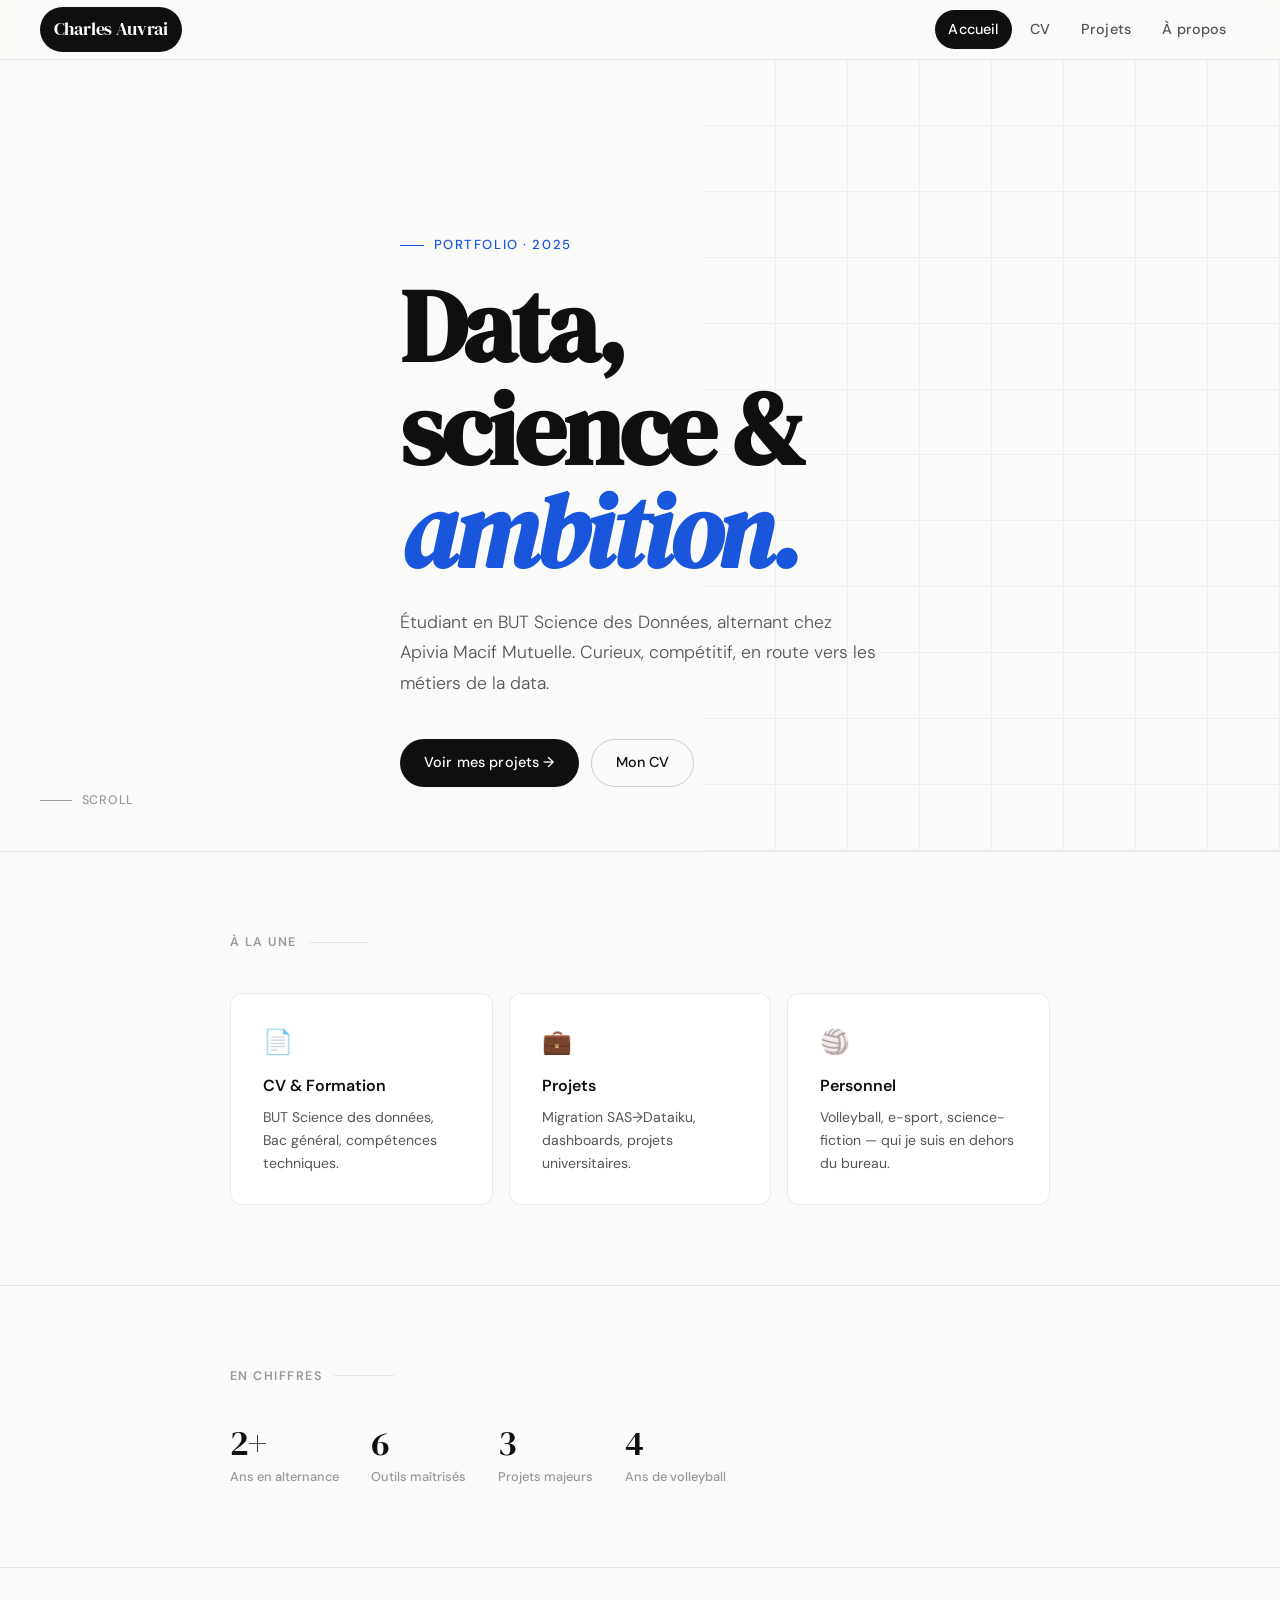
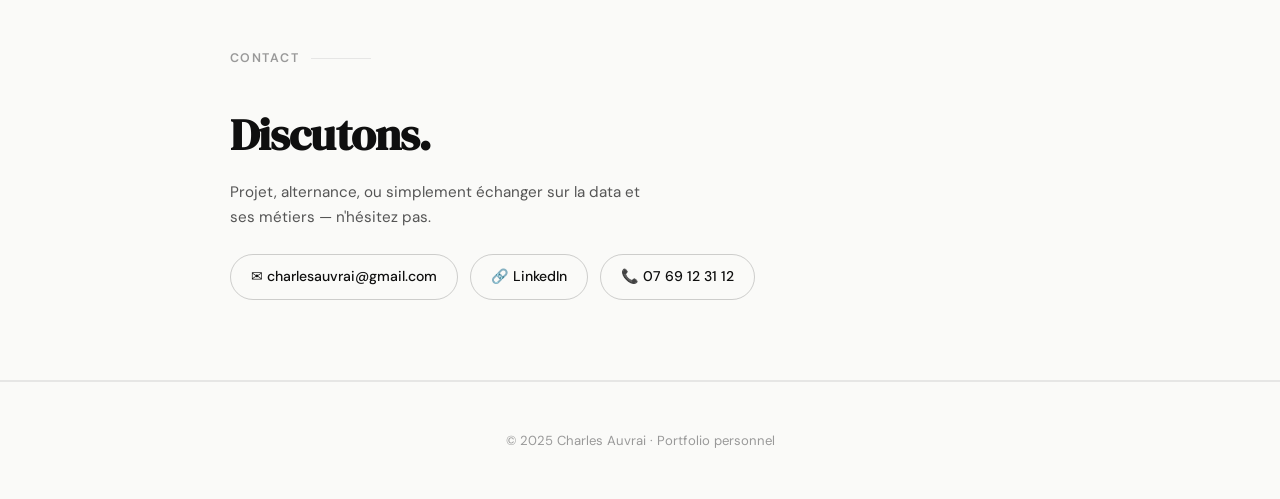
==== index.html @ cf6887c1 "Add files via upload" ====
<!DOCTYPE html>
<html lang="fr">
<head>
  <meta charset="UTF-8" />
  <meta name="viewport" content="width=device-width, initial-scale=1" />
  <title>Charles Auvrai — Portfolio</title>
  <link rel="stylesheet" href="style.css" />
</head>
<body>

<nav>
  <a href="index.html" class="nav-brand">Charles Auvrai</a>
  <div class="nav-links">
    <a href="index.html" class="active">Accueil</a>
    <a href="cv.html">CV</a>
    <a href="professionnel.html">Projets</a>
    <a href="personnel.html">À propos</a>
  </div>
</nav>

<div class="hero">
  <div class="hero-grid">
    <span></span><span></span><span></span><span></span><span></span><span></span><span></span><span></span>
    <span></span><span></span><span></span><span></span><span></span><span></span><span></span><span></span>
    <span></span><span></span><span></span><span></span><span></span><span></span><span></span><span></span>
    <span></span><span></span><span></span><span></span><span></span><span></span><span></span><span></span>
    <span></span><span></span><span></span><span></span><span></span><span></span><span></span><span></span>
    <span></span><span></span><span></span><span></span><span></span><span></span><span></span><span></span>
    <span></span><span></span><span></span><span></span><span></span><span></span><span></span><span></span>
    <span></span><span></span><span></span><span></span><span></span><span></span><span></span><span></span>
    <span></span><span></span><span></span><span></span><span></span><span></span><span></span><span></span>
    <span></span><span></span><span></span><span></span><span></span><span></span><span></span><span></span>
    <span></span><span></span><span></span><span></span><span></span><span></span><span></span><span></span>
    <span></span><span></span><span></span><span></span><span></span><span></span><span></span><span></span>
  </div>

  <!-- Photo flottante en haut à droite du hero -->
  <div class="hero-photo-wrap">
    <!--
      ════════════════════════════════════════════
      📸 PHOTO DE PROFIL — ACCUEIL
      Remplace "images/photo_profil.jpg" par le
      chemin de ta photo (ex: images/moi.jpg).
      Format idéal : portrait, 400×500 px minimum.
      ════════════════════════════════════════════
    -->
    <img
      src="images/photo_profil.png"
      alt="Charles Auvrai"
      class="hero-photo"
      onerror="this.parentElement.style.display='none'"
    />
  </div>

  <div class="container">
    <p class="hero-eyebrow">Portfolio · 2025</p>
    <h1>Data,<br>science &<br><em>ambition.</em></h1>
    <p class="hero-desc">Étudiant en BUT Science des Données, alternant chez Apivia Macif Mutuelle. Curieux, compétitif, en route vers les métiers de la data.</p>
    <div class="hero-actions">
      <a href="professionnel.html" class="btn btn-primary">Voir mes projets →</a>
      <a href="cv.html" class="btn btn-ghost">Mon CV</a>
    </div>
  </div>

  <div class="scroll-indicator" style="position:absolute;bottom:2.5rem;left:2.5rem;">
    <div class="scroll-line"></div>
    Scroll
  </div>
</div>

<style>
  .hero-photo-wrap {
    position: absolute;
    top: 50%;
    right: 6%;
    transform: translateY(-50%);
    z-index: 2;
  }

  .hero-photo {
    width: 260px;
    height: 340px;
    object-fit: cover;
    border-radius: 16px;
    box-shadow: 0 20px 60px rgba(0,0,0,0.18);
    display: block;
    /* Légère rotation pour un effet éditorial */
    transform: rotate(1.5deg);
    transition: transform 0.4s ease, box-shadow 0.4s ease;
  }

  .hero-photo:hover {
    transform: rotate(0deg) scale(1.02);
    box-shadow: 0 28px 70px rgba(0,0,0,0.22);
  }

  /* Sur mobile, la photo passe en dessous du texte */
  @media (max-width: 768px) {
    .hero-photo-wrap {
      position: static;
      transform: none;
      display: flex;
      justify-content: center;
      margin-top: 2rem;
    }
    .hero-photo {
      width: 160px;
      height: 210px;
    }
  }
</style>

<section class="block">
  <div class="container">
    <p class="section-label">À la une</p>
    <div class="card-grid cols-3" style="margin-top:1rem;">
      <a href="cv.html" class="card" style="text-decoration:none;color:inherit;">
        <div style="font-size:1.5rem;margin-bottom:0.75rem;">📄</div>
        <div style="font-weight:600;margin-bottom:0.4rem;">CV & Formation</div>
        <div style="font-size:0.88rem;color:var(--ink-soft);">BUT Science des données, Bac général, compétences techniques.</div>
      </a>
      <a href="professionnel.html" class="card" style="text-decoration:none;color:inherit;">
        <div style="font-size:1.5rem;margin-bottom:0.75rem;">💼</div>
        <div style="font-weight:600;margin-bottom:0.4rem;">Projets</div>
        <div style="font-size:0.88rem;color:var(--ink-soft);">Migration SAS→Dataiku, dashboards, projets universitaires.</div>
      </a>
      <a href="personnel.html" class="card" style="text-decoration:none;color:inherit;">
        <div style="font-size:1.5rem;margin-bottom:0.75rem;">🏐</div>
        <div style="font-weight:600;margin-bottom:0.4rem;">Personnel</div>
        <div style="font-size:0.88rem;color:var(--ink-soft);">Volleyball, e-sport, science-fiction — qui je suis en dehors du bureau.</div>
      </a>
    </div>
  </div>
</section>

<section class="block fade-up">
  <div class="container">
    <p class="section-label">En chiffres</p>
    <div class="stats-row">
      <div class="stat"><span class="stat-num">2+</span><span class="stat-label">Ans en alternance</span></div>
      <div class="stat"><span class="stat-num">6</span><span class="stat-label">Outils maîtrisés</span></div>
      <div class="stat"><span class="stat-num">3</span><span class="stat-label">Projets majeurs</span></div>
      <div class="stat"><span class="stat-num">4</span><span class="stat-label">Ans de volleyball</span></div>
    </div>
  </div>
</section>

<section class="block fade-up" id="contact">
  <div class="container">
    <p class="section-label">Contact</p>
    <h2 class="display">Discutons.</h2>
    <p style="color:var(--ink-soft);max-width:420px;font-size:0.95rem;">Projet, alternance, ou simplement échanger sur la data et ses métiers — n'hésitez pas.</p>
    <div class="contact-row">
      <span class="contact-link" style="cursor:default;">✉ charlesauvrai@gmail.com </span>
      <a href="https://linkedin.com/in/charles-auvrai-0b6b42292/" target="_blank" rel="noopener" class="contact-link">🔗 LinkedIn</a>
      <span class="contact-link" style="cursor:default;">📞 07 69 12 31 12</span>
    </div>
  </div>
</section>

<footer>© 2025 Charles Auvrai · Portfolio personnel</footer>

<script>
  const obs = new IntersectionObserver(entries => {
    entries.forEach(e => { if(e.isIntersecting) { e.target.classList.add('visible'); obs.unobserve(e.target); } });
  }, { threshold: 0.12 });
  document.querySelectorAll('.fade-up').forEach(el => obs.observe(el));

  const path = window.location.pathname.split('/').pop() || 'index.html';
  document.querySelectorAll('nav a').forEach(a => {
    a.classList.remove('active');
    if(a.getAttribute('href') === path) a.classList.add('active');
  });
</script>
</body>
</html>
---- style.css ----
@import url('https://fonts.googleapis.com/css2?family=DM+Sans:ital,opsz,wght@0,9..40,300;0,9..40,400;0,9..40,500;0,9..40,600;1,9..40,300&family=DM+Serif+Display:ital@0;1&display=swap');

:root {
  --ink: #0f0f0f;
  --ink-soft: #555;
  --ink-faint: #999;
  --surface: #fafaf8;
  --surface-card: #ffffff;
  --surface-hover: #f2f1ed;
  --border: rgba(0,0,0,0.08);
  --border-strong: rgba(0,0,0,0.18);
  --accent: #1a56db;
  --accent-soft: #e8effc;
  --accent-text: #1a3a8a;
  --nav-h: 60px;
  --font-sans: 'DM Sans', sans-serif;
  --font-serif: 'DM Serif Display', serif;
  --radius: 12px;
  --radius-sm: 8px;
  --transition: 0.22s cubic-bezier(0.4,0,0.2,1);
}

*, *::before, *::after { box-sizing: border-box; margin: 0; padding: 0; }

html { scroll-behavior: smooth; }

body {
  background: var(--surface);
  color: var(--ink);
  font-family: var(--font-sans);
  font-size: 16px;
  line-height: 1.65;
  padding-top: var(--nav-h);
}

/* ── NAV ── */
nav {
  position: fixed;
  top: 0; left: 0; right: 0;
  height: var(--nav-h);
  background: rgba(250,250,248,0.88);
  backdrop-filter: blur(14px);
  -webkit-backdrop-filter: blur(14px);
  border-bottom: 1px solid var(--border);
  z-index: 999;
  display: flex;
  align-items: center;
  justify-content: space-between;
  padding: 0 2.5rem;
}

.nav-brand {
  font-family: var(--font-serif);
  font-size: 1.15rem;
  color: var(--ink);
  text-decoration: none;
  letter-spacing: -0.01em;
}

.nav-links {
  display: flex;
  align-items: center;
  gap: 0.25rem;
}

nav a {
  font-size: 0.9rem;
  font-weight: 500;
  color: var(--ink-soft);
  text-decoration: none;
  padding: 0.45rem 0.85rem;
  border-radius: 999px;
  transition: background var(--transition), color var(--transition);
  letter-spacing: 0.01em;
}

nav a:hover, nav a.active {
  background: var(--ink);
  color: #fff;
}

/* ── HERO ── */
.hero {
  min-height: 88vh;
  display: flex;
  flex-direction: column;
  justify-content: flex-end;
  padding: 5rem 2.5rem 4rem;
  position: relative;
  overflow: hidden;
  border-bottom: 1px solid var(--border);
}

.hero-eyebrow {
  font-size: 0.82rem;
  font-weight: 500;
  letter-spacing: 0.12em;
  text-transform: uppercase;
  color: var(--accent);
  margin-bottom: 1.2rem;
  display: flex;
  align-items: center;
  gap: 0.6rem;
}

.hero-eyebrow::before {
  content: '';
  display: block;
  width: 24px;
  height: 1px;
  background: var(--accent);
}

.hero h1 {
  font-family: var(--font-serif);
  font-size: clamp(3rem, 8vw, 6.5rem);
  line-height: 1.0;
  letter-spacing: -0.03em;
  color: var(--ink);
  max-width: 800px;
  margin-bottom: 1.5rem;
}

.hero h1 em {
  font-style: italic;
  color: var(--accent);
}

.hero-desc {
  font-size: 1.1rem;
  color: var(--ink-soft);
  max-width: 480px;
  font-weight: 300;
  margin-bottom: 2.5rem;
  line-height: 1.75;
}

.hero-actions {
  display: flex;
  gap: 0.75rem;
  flex-wrap: wrap;
}

.btn {
  display: inline-flex;
  align-items: center;
  gap: 0.5rem;
  padding: 0.7rem 1.5rem;
  border-radius: 999px;
  font-size: 0.9rem;
  font-weight: 500;
  text-decoration: none;
  cursor: pointer;
  border: none;
  transition: all var(--transition);
  font-family: var(--font-sans);
  letter-spacing: 0.01em;
}

.btn-primary {
  background: var(--ink);
  color: #fff;
}
.btn-primary:hover {
  background: #222;
  transform: translateY(-1px);
}

.btn-ghost {
  background: transparent;
  color: var(--ink);
  border: 1px solid var(--border-strong);
}
.btn-ghost:hover {
  background: var(--ink);
  color: #fff;
  border-color: var(--ink);
}

.hero-grid {
  position: absolute;
  top: 0; right: 0;
  width: 45%;
  height: 100%;
  pointer-events: none;
  display: grid;
  grid-template-columns: repeat(8, 1fr);
  grid-template-rows: repeat(12, 1fr);
  opacity: 0.045;
}

.hero-grid span {
  border-right: 1px solid var(--ink);
  border-bottom: 1px solid var(--ink);
}

/* ── SECTIONS ── */
.container {
  max-width: 900px;
  margin: 0 auto;
  padding: 0 2.5rem;
}

.container-wide {
  max-width: 1100px;
  margin: 0 auto;
  padding: 0 2.5rem;
}

section.block {
  padding: 5rem 0;
  border-bottom: 1px solid var(--border);
}

.section-label {
  font-size: 0.78rem;
  font-weight: 600;
  letter-spacing: 0.12em;
  text-transform: uppercase;
  color: var(--ink-faint);
  margin-bottom: 2.5rem;
  display: flex;
  align-items: center;
  gap: 0.75rem;
}

.section-label::after {
  content: '';
  flex: 1;
  height: 1px;
  background: var(--border);
  max-width: 60px;
}

h2.display {
  font-family: var(--font-serif);
  font-size: clamp(1.8rem, 4vw, 2.8rem);
  line-height: 1.15;
  letter-spacing: -0.02em;
  margin-bottom: 1.2rem;
}

/* ── CARDS ── */
.card {
  background: var(--surface-card);
  border: 1px solid var(--border);
  border-radius: var(--radius);
  padding: 1.75rem 2rem;
  transition: border-color var(--transition), transform var(--transition);
}

.card:hover {
  border-color: var(--border-strong);
  transform: translateY(-2px);
}

.card-grid {
  display: grid;
  gap: 1rem;
}

.card-grid.cols-2 { grid-template-columns: repeat(auto-fit, minmax(300px, 1fr)); }
.card-grid.cols-3 { grid-template-columns: repeat(auto-fit, minmax(240px, 1fr)); }

/* ── SKILLS ── */
.skill-item {
  display: flex;
  flex-direction: column;
  gap: 0.5rem;
  padding: 1.25rem 0;
  border-bottom: 1px solid var(--border);
}

.skill-item:last-child { border-bottom: none; }

.skill-row {
  display: flex;
  justify-content: space-between;
  align-items: center;
}

.skill-name { font-weight: 500; font-size: 0.95rem; }

.skill-pct {
  font-size: 0.8rem;
  color: var(--ink-faint);
  font-weight: 500;
}

.skill-track {
  height: 3px;
  background: var(--border);
  border-radius: 99px;
  overflow: hidden;
}

.skill-fill {
  height: 100%;
  background: var(--ink);
  border-radius: 99px;
  width: 0;
  transition: width 1s cubic-bezier(0.4,0,0.2,1);
}

/* ── PROJECT CARD ── */
.project-card {
  background: var(--surface-card);
  border: 1px solid var(--border);
  border-radius: var(--radius);
  padding: 2rem;
  display: flex;
  flex-direction: column;
  gap: 0.9rem;
  transition: all var(--transition);
  cursor: default;
}

.project-card:hover {
  border-color: var(--ink);
  transform: translateY(-3px);
  box-shadow: 0 12px 32px rgba(0,0,0,0.07);
}

.project-tag {
  display: inline-flex;
  align-items: center;
  gap: 0.35rem;
  font-size: 0.75rem;
  font-weight: 600;
  letter-spacing: 0.05em;
  text-transform: uppercase;
  color: var(--accent-text);
  background: var(--accent-soft);
  padding: 0.25rem 0.7rem;
  border-radius: 999px;
  width: fit-content;
}

.project-title {
  font-size: 1.15rem;
  font-weight: 600;
  letter-spacing: -0.01em;
  line-height: 1.3;
}

.project-desc {
  font-size: 0.93rem;
  color: var(--ink-soft);
  line-height: 1.65;
}

.project-link {
  font-size: 0.85rem;
  font-weight: 500;
  color: var(--accent);
  text-decoration: none;
  display: inline-flex;
  align-items: center;
  gap: 0.3rem;
  margin-top: auto;
  padding-top: 0.5rem;
}

.project-link:hover { text-decoration: underline; }

/* ── TIMELINE ── */
.timeline {
  position: relative;
  padding-left: 1.5rem;
}

.timeline::before {
  content: '';
  position: absolute;
  left: 0; top: 8px; bottom: 0;
  width: 1px;
  background: var(--border);
}

.timeline-item {
  position: relative;
  padding-bottom: 2.5rem;
  padding-left: 1.5rem;
}

.timeline-item:last-child { padding-bottom: 0; }

.timeline-item::before {
  content: '';
  position: absolute;
  left: -1.52rem;
  top: 8px;
  width: 8px; height: 8px;
  border-radius: 50%;
  background: var(--ink);
  border: 2px solid var(--surface);
  outline: 1px solid var(--border-strong);
}

.timeline-date {
  font-size: 0.78rem;
  color: var(--ink-faint);
  font-weight: 500;
  letter-spacing: 0.04em;
  margin-bottom: 0.3rem;
}

.timeline-title {
  font-weight: 600;
  font-size: 1rem;
  margin-bottom: 0.25rem;
}

.timeline-sub {
  font-size: 0.9rem;
  color: var(--ink-soft);
}

/* ── CONTACT ── */
.contact-row {
  display: flex;
  gap: 0.75rem;
  flex-wrap: wrap;
  margin-top: 1.5rem;
}

.contact-link {
  display: inline-flex;
  align-items: center;
  gap: 0.5rem;
  padding: 0.65rem 1.25rem;
  border-radius: 999px;
  border: 1px solid var(--border-strong);
  font-size: 0.88rem;
  font-weight: 500;
  text-decoration: none;
  color: var(--ink);
  transition: all var(--transition);
}

.contact-link:hover {
  background: var(--ink);
  color: #fff;
  border-color: var(--ink);
}

/* ── PERSONAL BOX ── */
.perso-section {
  display: flex;
  flex-direction: column;
  gap: 1rem;
}

.accordion {
  border: 1px solid var(--border);
  border-radius: var(--radius);
  overflow: hidden;
  background: var(--surface-card);
}

.accordion-header {
  display: flex;
  justify-content: space-between;
  align-items: center;
  padding: 1.25rem 1.75rem;
  cursor: pointer;
  font-weight: 500;
  font-size: 1rem;
  transition: background var(--transition);
  user-select: none;
}

.accordion-header:hover { background: var(--surface-hover); }

.accordion-arrow {
  font-size: 1rem;
  color: var(--ink-faint);
  transition: transform var(--transition);
}

.accordion.open .accordion-arrow { transform: rotate(180deg); }

.accordion-body {
  padding: 0 1.75rem;
  max-height: 0;
  overflow: hidden;
  transition: max-height 0.45s cubic-bezier(0.4,0,0.2,1), padding 0.3s;
  font-size: 0.93rem;
  color: var(--ink-soft);
  line-height: 1.75;
}

.accordion.open .accordion-body {
  padding: 0 1.75rem 1.5rem;
  max-height: 2000px;
}

/* ── HOBBY TAGS ── */
.tag-list {
  display: flex;
  flex-wrap: wrap;
  gap: 0.5rem;
  margin-top: 1rem;
}

.tag {
  padding: 0.35rem 0.9rem;
  border-radius: 999px;
  border: 1px solid var(--border-strong);
  font-size: 0.82rem;
  font-weight: 500;
  color: var(--ink-soft);
  background: var(--surface-card);
}

/* ── STAT PILLS ── */
.stats-row {
  display: flex;
  gap: 2rem;
  flex-wrap: wrap;
  margin-top: 1rem;
}

.stat { display: flex; flex-direction: column; }
.stat-num {
  font-family: var(--font-serif);
  font-size: 2.2rem;
  line-height: 1;
  letter-spacing: -0.03em;
}
.stat-label { font-size: 0.8rem; color: var(--ink-faint); font-weight: 500; margin-top: 0.3rem; }

/* ── FOOTER ── */
footer {
  text-align: center;
  padding: 3rem 1rem;
  font-size: 0.82rem;
  color: var(--ink-faint);
  border-top: 1px solid var(--border);
}

/* ── ANIMATIONS ── */
.fade-up {
  opacity: 0;
  transform: translateY(24px);
  transition: opacity 0.6s ease, transform 0.6s ease;
}
.fade-up.visible {
  opacity: 1;
  transform: translateY(0);
}

/* ── SCROLL INDICATOR ── */
.scroll-indicator {
  position: absolute;
  bottom: 2.5rem;
  left: 2.5rem;
  display: flex;
  align-items: center;
  gap: 0.6rem;
  font-size: 0.78rem;
  color: var(--ink-faint);
  font-weight: 500;
  letter-spacing: 0.06em;
  text-transform: uppercase;
}

.scroll-line {
  width: 32px;
  height: 1px;
  background: var(--ink-faint);
  position: relative;
  overflow: hidden;
}

.scroll-line::after {
  content: '';
  position: absolute;
  left: -100%;
  width: 100%;
  height: 100%;
  background: var(--ink);
  animation: slide 1.6s ease infinite;
}

@keyframes slide {
  0% { left: -100%; }
  100% { left: 100%; }
}

/* ── RESPONSIVE ── */
@media (max-width: 640px) {
  nav { padding: 0 1rem; }
  .nav-brand { display: none; }
  .hero { padding: 4rem 1.25rem 3rem; min-height: 75vh; }
  .hero-grid { display: none; }
  .container, .container-wide { padding: 0 1.25rem; }
  .stats-row { gap: 1.2rem; }
  section.block { padding: 3rem 0; }
}
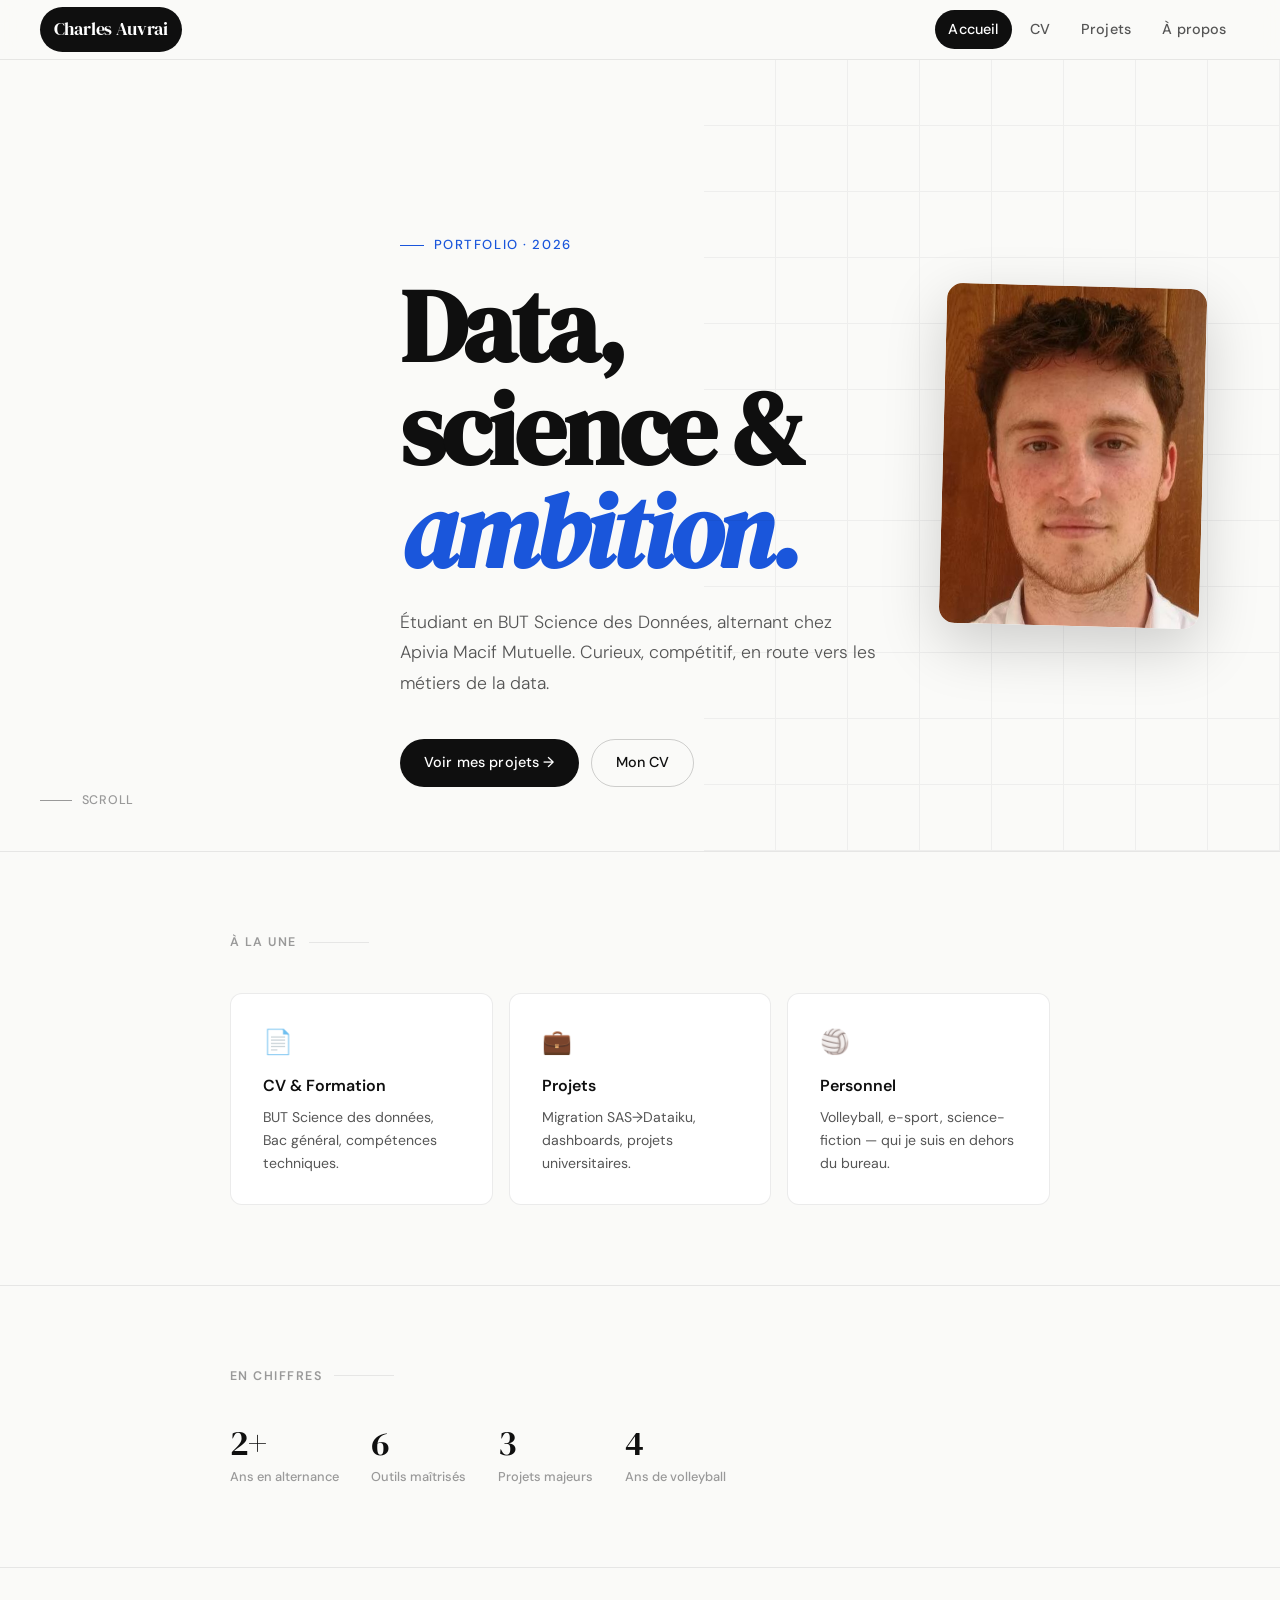
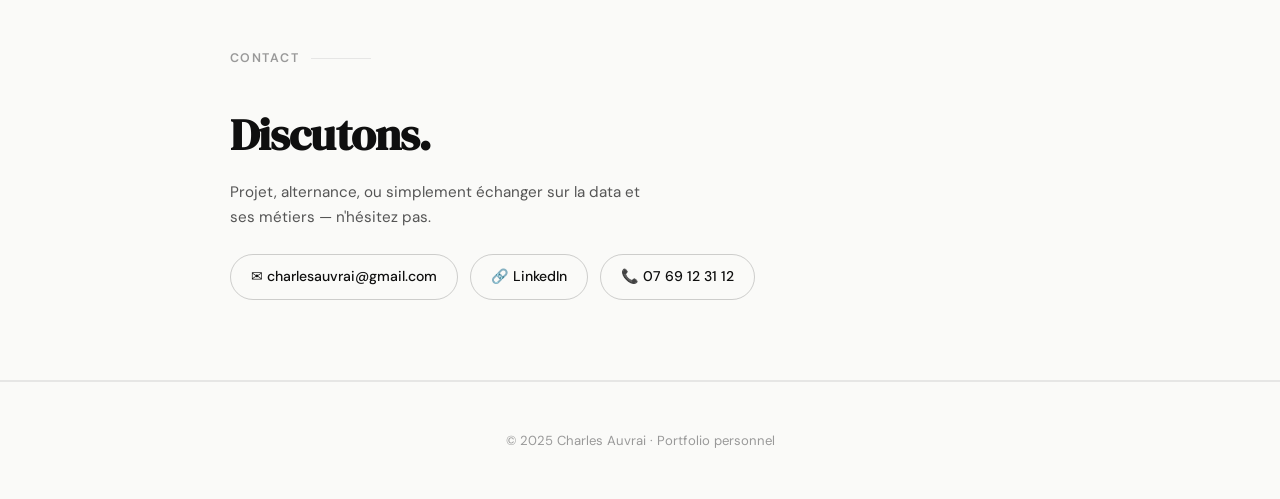
==== commit 4d60f5b3: "Add files via upload" ====
--- a/index.html
+++ b/index.html
@@ -53,7 +53,7 @@
   </div>
 
   <div class="container">
-    <p class="hero-eyebrow">Portfolio · 2025</p>
+    <p class="hero-eyebrow">Portfolio · 2026</p>
     <h1>Data,<br>science &<br><em>ambition.</em></h1>
     <p class="hero-desc">Étudiant en BUT Science des Données, alternant chez Apivia Macif Mutuelle. Curieux, compétitif, en route vers les métiers de la data.</p>
     <div class="hero-actions">
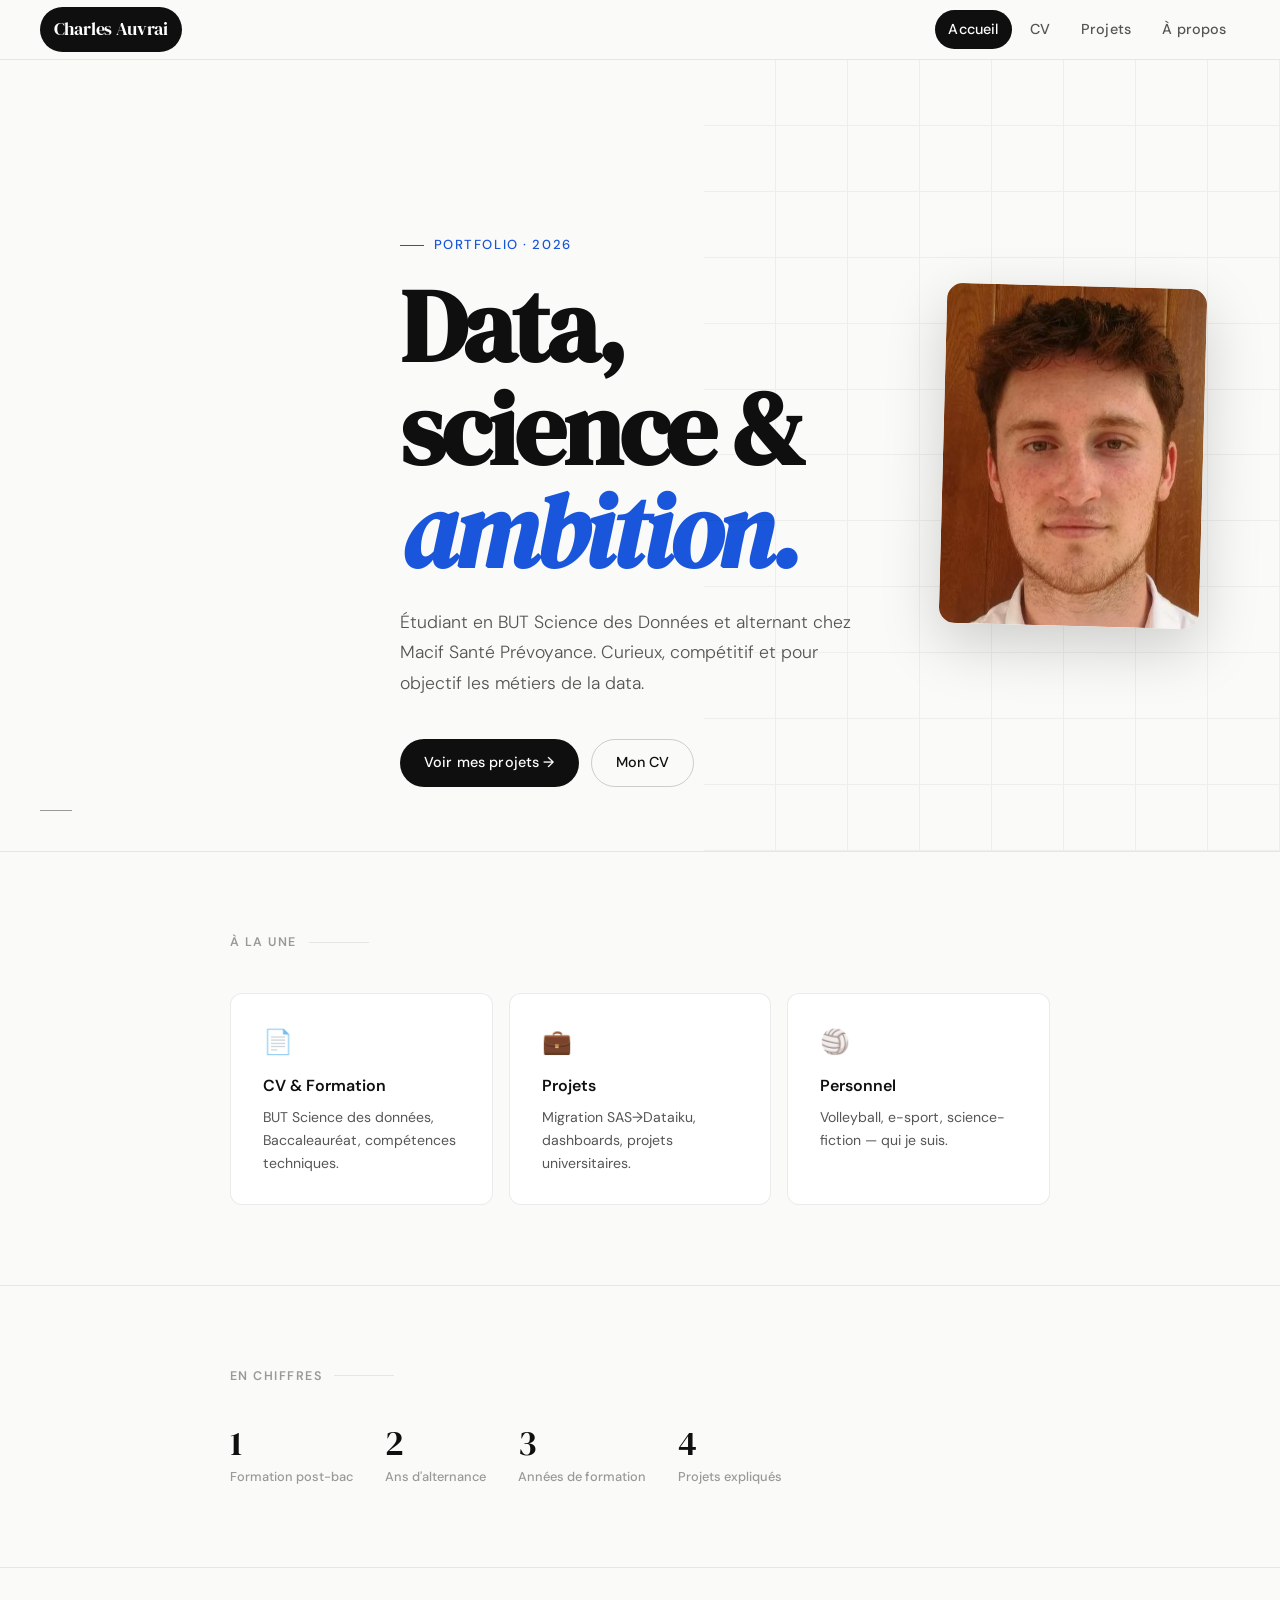
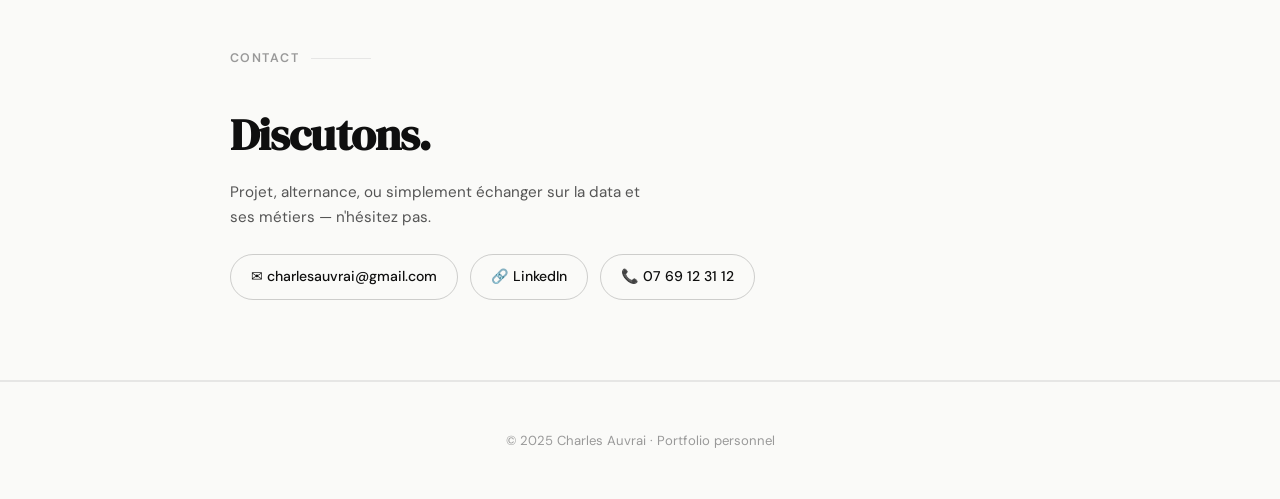
==== commit 3cd9e877: "Add files via upload" ====
--- a/index.html
+++ b/index.html
@@ -34,6 +34,8 @@
     <span></span><span></span><span></span><span></span><span></span><span></span><span></span><span></span>
   </div>
 
+  
+
   <!-- Photo flottante en haut à droite du hero -->
   <div class="hero-photo-wrap">
     <!--
@@ -45,7 +47,7 @@
       ════════════════════════════════════════════
     -->
     <img
-      src="images/photo_profil.png"
+      src="./images/photo_profil.png"
       alt="Charles Auvrai"
       class="hero-photo"
       onerror="this.parentElement.style.display='none'"
@@ -55,7 +57,7 @@
   <div class="container">
     <p class="hero-eyebrow">Portfolio · 2026</p>
     <h1>Data,<br>science &<br><em>ambition.</em></h1>
-    <p class="hero-desc">Étudiant en BUT Science des Données, alternant chez Apivia Macif Mutuelle. Curieux, compétitif, en route vers les métiers de la data.</p>
+    <p class="hero-desc">Étudiant en BUT Science des Données et alternant chez  Macif Santé Prévoyance. Curieux, compétitif et pour objectif les métiers de la data.</p>
     <div class="hero-actions">
       <a href="professionnel.html" class="btn btn-primary">Voir mes projets →</a>
       <a href="cv.html" class="btn btn-ghost">Mon CV</a>
@@ -64,7 +66,6 @@
 
   <div class="scroll-indicator" style="position:absolute;bottom:2.5rem;left:2.5rem;">
     <div class="scroll-line"></div>
-    Scroll
   </div>
 </div>
 
@@ -117,7 +118,7 @@
       <a href="cv.html" class="card" style="text-decoration:none;color:inherit;">
         <div style="font-size:1.5rem;margin-bottom:0.75rem;">📄</div>
         <div style="font-weight:600;margin-bottom:0.4rem;">CV & Formation</div>
-        <div style="font-size:0.88rem;color:var(--ink-soft);">BUT Science des données, Bac général, compétences techniques.</div>
+        <div style="font-size:0.88rem;color:var(--ink-soft);">BUT Science des données, Baccaleauréat, compétences techniques.</div>
       </a>
       <a href="professionnel.html" class="card" style="text-decoration:none;color:inherit;">
         <div style="font-size:1.5rem;margin-bottom:0.75rem;">💼</div>
@@ -127,7 +128,7 @@
       <a href="personnel.html" class="card" style="text-decoration:none;color:inherit;">
         <div style="font-size:1.5rem;margin-bottom:0.75rem;">🏐</div>
         <div style="font-weight:600;margin-bottom:0.4rem;">Personnel</div>
-        <div style="font-size:0.88rem;color:var(--ink-soft);">Volleyball, e-sport, science-fiction — qui je suis en dehors du bureau.</div>
+        <div style="font-size:0.88rem;color:var(--ink-soft);">Volleyball, e-sport, science-fiction — qui je suis.</div>
       </a>
     </div>
   </div>
@@ -137,10 +138,10 @@
   <div class="container">
     <p class="section-label">En chiffres</p>
     <div class="stats-row">
-      <div class="stat"><span class="stat-num">2+</span><span class="stat-label">Ans en alternance</span></div>
-      <div class="stat"><span class="stat-num">6</span><span class="stat-label">Outils maîtrisés</span></div>
-      <div class="stat"><span class="stat-num">3</span><span class="stat-label">Projets majeurs</span></div>
-      <div class="stat"><span class="stat-num">4</span><span class="stat-label">Ans de volleyball</span></div>
+      <div class="stat"><span class="stat-num">1</span><span class="stat-label">Formation post-bac</span></div>
+      <div class="stat"><span class="stat-num">2</span><span class="stat-label">Ans d'alternance</span></div>
+      <div class="stat"><span class="stat-num">3</span><span class="stat-label">Années de formation</span></div>
+      <div class="stat"><span class="stat-num">4</span><span class="stat-label">Projets expliqués</span></div>
     </div>
   </div>
 </section>
@@ -172,5 +173,7 @@
     if(a.getAttribute('href') === path) a.classList.add('active');
   });
 </script>
+
+
 </body>
 </html>
